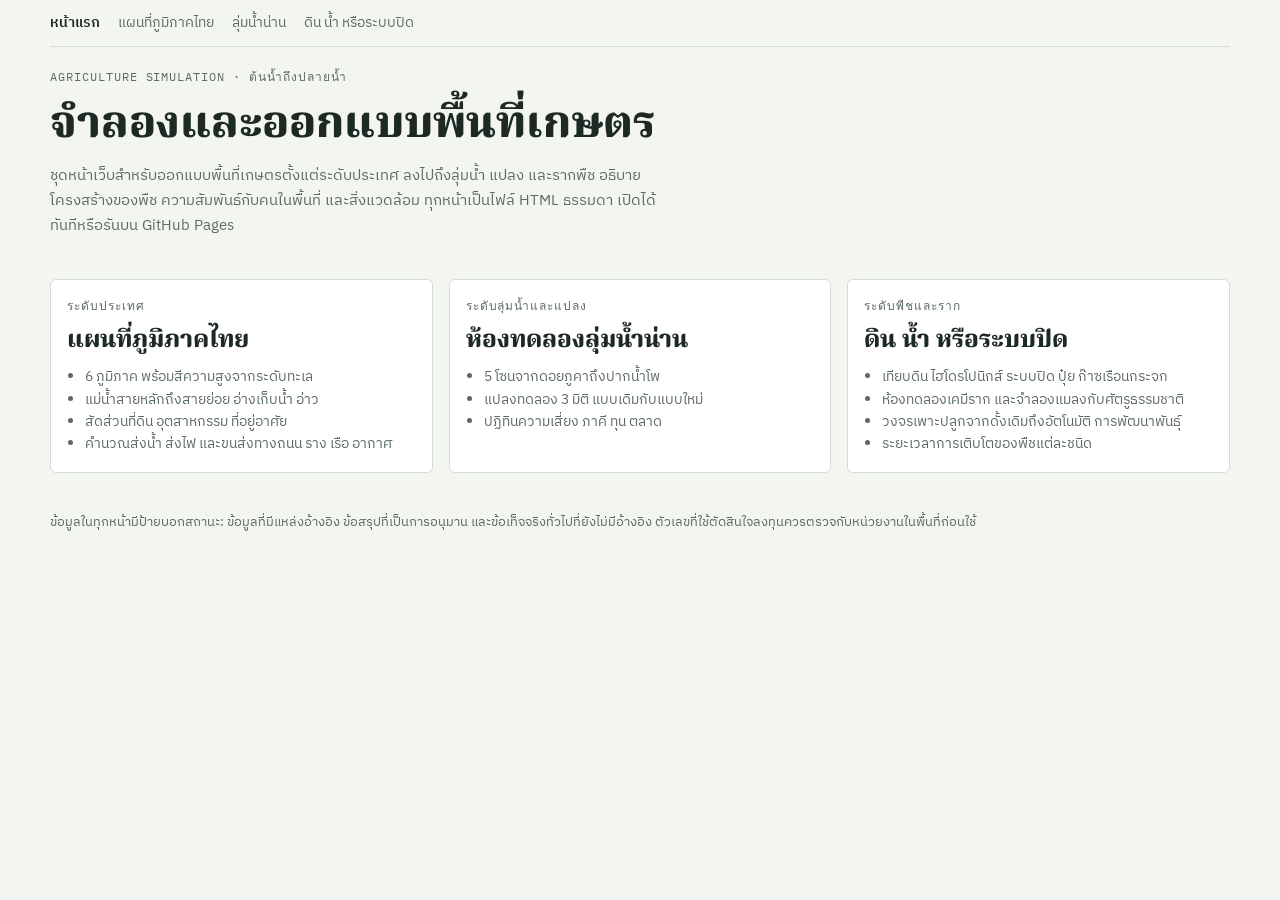
==== index.html @ cfb3fe6e "Add farm simulation site for GitHub Pages Static site built from the two project Artifacts: - thaila" ====
<!doctype html>
<html lang="th">
<head>
<meta charset="utf-8">
<meta name="viewport" content="width=device-width,initial-scale=1">
<title>Agriculture Simulation</title>
<link rel="preconnect" href="https://fonts.googleapis.com">
<link rel="stylesheet" href="https://fonts.googleapis.com/css2?family=IBM+Plex+Sans+Thai:wght@400;500;600&family=Noto+Serif+Thai:wght@600;800&family=IBM+Plex+Mono:wght@400;500&display=swap">
<link rel="stylesheet" href="assets/site.css">
<style>
.cards{display:grid;grid-template-columns:repeat(auto-fit,minmax(260px,1fr));gap:16px}
.cards a{text-decoration:none;color:inherit}
.cards .card{height:100%;transition:border-color .15s}
.cards a:hover .card,.cards a:focus-visible .card{border-color:var(--sel)}
.cards ul{font-size:13.5px;color:var(--muted)}
</style>
</head>
<body>
<nav class="topnav"><a href="index.html" aria-current="page">หน้าแรก</a><a href="thailand.html">แผนที่ภูมิภาคไทย</a><a href="nan-basin.html">ลุ่มน้ำน่าน</a><a href="soil.html">ดิน น้ำ หรือระบบปิด</a></nav>
<div class="wrap">
<header>
  <span class="eyebrow">Agriculture Simulation · ต้นน้ำถึงปลายน้ำ</span>
  <h1>จำลองและออกแบบพื้นที่เกษตร</h1>
  <p class="lede">ชุดหน้าเว็บสำหรับออกแบบพื้นที่เกษตรตั้งแต่ระดับประเทศ ลงไปถึงลุ่มน้ำ แปลง และรากพืช อธิบายโครงสร้างของพืช ความสัมพันธ์กับคนในพื้นที่ และสิ่งแวดล้อม ทุกหน้าเป็นไฟล์ HTML ธรรมดา เปิดได้ทันทีหรือรันบน GitHub Pages</p>
</header>
<div class="cards">
  <a href="thailand.html"><div class="card"><span class="eyebrow">ระดับประเทศ</span><h2>แผนที่ภูมิภาคไทย</h2>
    <ul><li>6 ภูมิภาค พร้อมสีความสูงจากระดับทะเล</li><li>แม่น้ำสายหลักถึงสายย่อย อ่างเก็บน้ำ อ่าว</li><li>สัดส่วนที่ดิน อุตสาหกรรม ที่อยู่อาศัย</li><li>คำนวณส่งน้ำ ส่งไฟ และขนส่งทางถนน ราง เรือ อากาศ</li></ul></div></a>
  <a href="nan-basin.html"><div class="card"><span class="eyebrow">ระดับลุ่มน้ำและแปลง</span><h2>ห้องทดลองลุ่มน้ำน่าน</h2>
    <ul><li>5 โซนจากดอยภูคาถึงปากน้ำโพ</li><li>แปลงทดลอง 3 มิติ แบบเดิมกับแบบใหม่</li><li>ปฏิทินความเสี่ยง ภาคี ทุน ตลาด</li></ul></div></a>
  <a href="soil.html"><div class="card"><span class="eyebrow">ระดับพืชและราก</span><h2>ดิน น้ำ หรือระบบปิด</h2>
    <ul><li>เทียบดิน ไฮโดรโปนิกส์ ระบบปิด ปุ๋ย ก๊าซเรือนกระจก</li><li>ห้องทดลองเคมีราก และจำลองแมลงกับศัตรูธรรมชาติ</li><li>วงจรเพาะปลูกจากดั้งเดิมถึงอัตโนมัติ การพัฒนาพันธุ์</li><li>ระยะเวลาการเติบโตของพืชแต่ละชนิด</li></ul></div></a>
</div>
<p class="note">ข้อมูลในทุกหน้ามีป้ายบอกสถานะ: ข้อมูลที่มีแหล่งอ้างอิง ข้อสรุปที่เป็นการอนุมาน และข้อเท็จจริงทั่วไปที่ยังไม่มีอ้างอิง ตัวเลขที่ใช้ตัดสินใจลงทุนควรตรวจกับหน่วยงานในพื้นที่ก่อนใช้</p>
</div>
</body>
</html>
---- assets/site.css ----
/* Shared tokens and base styles for the new pages (index, thailand). Original pages keep their own styles. */
:root{
  --bg:#f3f5f1; --paper:#ffffff; --ink:#1d2a24; --muted:#5b6b63; --line:#d5ddd6;
  --river:#2b78a8; --forest:#2f6b45; --soil:#a8642f; --crop:#c9a227; --flood:#5aa6d6;
  --sel:#0f4c6e; --sea:#d9e8f0; --r0:#eef2ee; --r3:#d4613a;
  --f-display:"Noto Serif Thai","Noto Serif",Georgia,serif;
  --f-body:"IBM Plex Sans Thai","Noto Sans Thai",system-ui,sans-serif;
  --f-mono:"IBM Plex Mono",ui-monospace,Menlo,monospace;
  color-scheme:light;
}
@media (prefers-color-scheme: dark){:root:not([data-theme="light"]){
  --bg:#111814; --paper:#18221d; --ink:#e3ece6; --muted:#9db0a5; --line:#2c3a33;
  --river:#5fb0e0; --forest:#5fae7a; --soil:#d48b55; --crop:#e0bd4a; --flood:#6fb8e6; --sel:#8fd0f5;
  --sea:#13283a; --r0:#1f2a24; --r3:#e0714a; color-scheme:dark}}
:root[data-theme="dark"]{
  --bg:#111814; --paper:#18221d; --ink:#e3ece6; --muted:#9db0a5; --line:#2c3a33;
  --river:#5fb0e0; --forest:#5fae7a; --soil:#d48b55; --crop:#e0bd4a; --flood:#6fb8e6; --sel:#8fd0f5;
  --sea:#13283a; --r0:#1f2a24; --r3:#e0714a; color-scheme:dark}
*{box-sizing:border-box}
body{margin:0;background:var(--bg);color:var(--ink);font-family:var(--f-body);font-size:15px;line-height:1.65;padding:0 16px 48px}
.wrap{max-width:1180px;margin:0 auto;display:flex;flex-direction:column;gap:40px;padding-top:20px}
h1,h2,h3{font-family:var(--f-display);text-wrap:balance;margin:0;line-height:1.3}
h1{font-size:clamp(28px,4.4vw,44px);font-weight:800}
h2{font-size:24px;font-weight:800}
h3{font-size:17px;font-weight:600}
p{margin:0}
a{color:var(--river)}
.eyebrow{font-family:var(--f-mono);font-size:12px;letter-spacing:.08em;text-transform:uppercase;color:var(--muted)}
.lede{max-width:70ch;color:var(--muted)}
header{display:flex;flex-direction:column;gap:10px}
section{display:flex;flex-direction:column;gap:14px}
.note{font-size:12.5px;color:var(--muted)}
.tag{display:inline-block;font-family:var(--f-mono);font-size:11px;padding:1px 7px;border-radius:999px;border:1px solid var(--line);color:var(--muted);vertical-align:2px;white-space:nowrap}
.inf{border-style:dashed}
.card{background:var(--paper);border:1px solid var(--line);border-radius:6px;padding:16px;display:flex;flex-direction:column;gap:10px;min-width:0}
.card ul{margin:0;padding-left:18px}
.scroll{overflow-x:auto;border:1px solid var(--line);border-radius:6px;background:var(--paper)}
label.ctl{display:flex;flex-direction:column;gap:4px;font-size:13px}
button:focus-visible,input:focus-visible,select:focus-visible,a:focus-visible,[tabindex]:focus-visible{outline:2px solid var(--sel);outline-offset:2px}
.src{font-size:12.5px;color:var(--muted)}
.src ul{margin:6px 0 0;padding-left:18px}
.topnav{max-width:1180px;margin:0 auto;display:flex;flex-wrap:wrap;gap:4px 18px;padding:12px 0;border-bottom:1px solid var(--line);font-size:13.5px}
.topnav a{color:var(--muted);text-decoration:none}
.topnav a:hover{color:var(--ink)}
.topnav a[aria-current="page"]{color:var(--ink);font-weight:600}
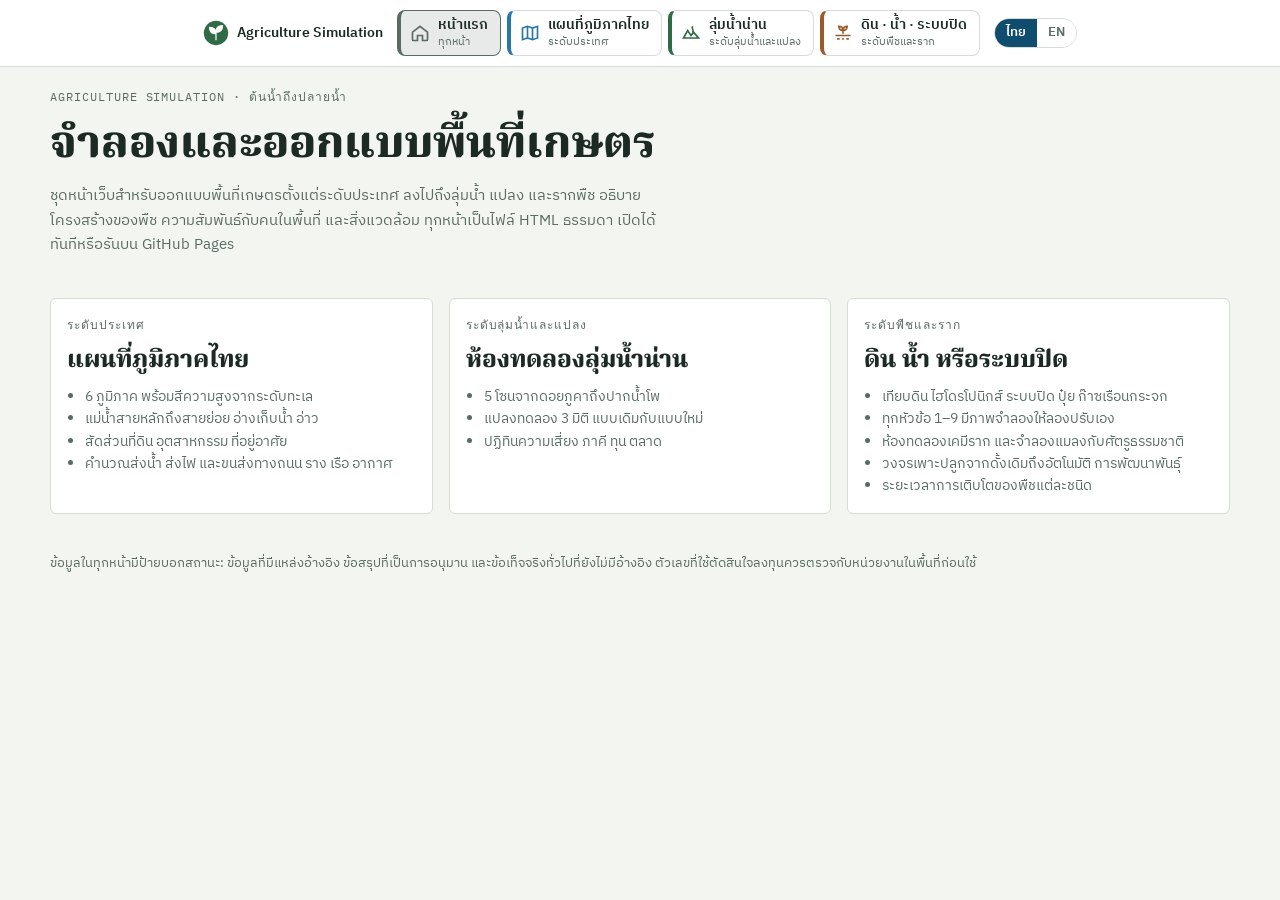
==== commit f09495ae: "Add TH/EN language switch, clearer top menu, and simulations for soil topics 1-9 - Shared site bar o" ====
--- a/index.html
+++ b/index.html
@@ -4,6 +4,7 @@
 <meta charset="utf-8">
 <meta name="viewport" content="width=device-width,initial-scale=1">
 <title>Agriculture Simulation</title>
+<meta name="title-en" content="Agriculture Simulation">
 <link rel="preconnect" href="https://fonts.googleapis.com">
 <link rel="stylesheet" href="https://fonts.googleapis.com/css2?family=IBM+Plex+Sans+Thai:wght@400;500;600&family=Noto+Serif+Thai:wght@600;800&family=IBM+Plex+Mono:wght@400;500&display=swap">
 <link rel="stylesheet" href="assets/site.css">
@@ -14,24 +15,40 @@
 .cards a:hover .card,.cards a:focus-visible .card{border-color:var(--sel)}
 .cards ul{font-size:13.5px;color:var(--muted)}
 </style>
+<link rel="stylesheet" href="assets/nav.css">
+<script src="assets/i18n.js"></script>
 </head>
 <body>
-<nav class="topnav"><a href="index.html" aria-current="page">หน้าแรก</a><a href="thailand.html">แผนที่ภูมิภาคไทย</a><a href="nan-basin.html">ลุ่มน้ำน่าน</a><a href="soil.html">ดิน น้ำ หรือระบบปิด</a></nav>
+<header class="sitebar"><div class="sitebar-in">
+  <a class="brand" href="index.html"><svg viewBox="0 0 32 32" aria-hidden="true"><circle cx="16" cy="16" r="15" fill="#2f6b45"/><path d="M16 25V13M16 17c-5 0-8-3-8-8 5 0 8 3 8 8zm0-2c0-5 3-8 8-8 0 5-3 8-8 8z" fill="#fff" stroke="#fff" stroke-width="1.5" stroke-linejoin="round"/></svg><span>Agriculture Simulation</span></a>
+  <nav class="mainnav" aria-label="เมนูหลัก" data-en-aria-label="Main menu">
+    <a class="nv nv-home" href="index.html" aria-current="page"><svg viewBox="0 0 24 24" fill="none" stroke="currentColor" stroke-width="2" aria-hidden="true"><path d="M3 11l9-7 9 7v9a1 1 0 0 1-1 1h-5v-6H9v6H4a1 1 0 0 1-1-1z"/></svg><span><b><span class="th">หน้าแรก</span><span class="en">Home</span></b><small><span class="th">ทุกหน้า</span><span class="en">All pages</span></small></span></a>
+    <a class="nv nv-map" href="thailand.html"><svg viewBox="0 0 24 24" fill="none" stroke="currentColor" stroke-width="2" aria-hidden="true"><path d="M9 4L3 6v14l6-2 6 2 6-2V4l-6 2-6-2zM9 4v14M15 6v14"/></svg><span><b><span class="th">แผนที่ภูมิภาคไทย</span><span class="en">Thailand regions</span></b><small><span class="th">ระดับประเทศ</span><span class="en">National scale</span></small></span></a>
+    <a class="nv nv-basin" href="nan-basin.html"><svg viewBox="0 0 24 24" fill="none" stroke="currentColor" stroke-width="2" aria-hidden="true"><path d="M3 18l5-9 4 6 3-4 6 7z"/><path d="M14 4c-2 3 2 4 0 7" /></svg><span><b><span class="th">ลุ่มน้ำน่าน</span><span class="en">Nan River basin</span></b><small><span class="th">ระดับลุ่มน้ำและแปลง</span><span class="en">Basin and plot scale</span></small></span></a>
+    <a class="nv nv-soil" href="soil.html"><svg viewBox="0 0 24 24" fill="none" stroke="currentColor" stroke-width="2" aria-hidden="true"><path d="M12 13V5M12 9c-3 0-5-2-5-5 3 0 5 2 5 5zm0 0c0-3 2-5 5-5 0 3-2 5-5 5z"/><path d="M3 15h18M5 19h3M11 19h2M16 19h3"/></svg><span><b><span class="th">ดิน · น้ำ · ระบบปิด</span><span class="en">Soil · Water · Closed</span></b><small><span class="th">ระดับพืชและราก</span><span class="en">Plant and root scale</span></small></span></a>
+  </nav>
+  <div class="langsw" role="group" aria-label="ภาษา" data-en-aria-label="Language"><button type="button" data-lang-btn="th" aria-pressed="true">ไทย</button><button type="button" data-lang-btn="en" aria-pressed="false">EN</button></div>
+</div></header>
 <div class="wrap">
 <header>
-  <span class="eyebrow">Agriculture Simulation · ต้นน้ำถึงปลายน้ำ</span>
-  <h1>จำลองและออกแบบพื้นที่เกษตร</h1>
-  <p class="lede">ชุดหน้าเว็บสำหรับออกแบบพื้นที่เกษตรตั้งแต่ระดับประเทศ ลงไปถึงลุ่มน้ำ แปลง และรากพืช อธิบายโครงสร้างของพืช ความสัมพันธ์กับคนในพื้นที่ และสิ่งแวดล้อม ทุกหน้าเป็นไฟล์ HTML ธรรมดา เปิดได้ทันทีหรือรันบน GitHub Pages</p>
+  <span class="eyebrow">Agriculture Simulation · <span class="th">ต้นน้ำถึงปลายน้ำ</span><span class="en">upstream to downstream</span></span>
+  <h1><span class="th">จำลองและออกแบบพื้นที่เกษตร</span><span class="en">Simulating and designing farmland</span></h1>
+  <p class="lede en">A set of pages for designing farmland from the national scale down to the river basin, the plot and the plant root. They explain plant structure and how farming relates to local people and the environment. Every page is plain HTML: open it directly or run it on GitHub Pages.</p>
+  <p class="lede th">ชุดหน้าเว็บสำหรับออกแบบพื้นที่เกษตรตั้งแต่ระดับประเทศ ลงไปถึงลุ่มน้ำ แปลง และรากพืช อธิบายโครงสร้างของพืช ความสัมพันธ์กับคนในพื้นที่ และสิ่งแวดล้อม ทุกหน้าเป็นไฟล์ HTML ธรรมดา เปิดได้ทันทีหรือรันบน GitHub Pages</p>
 </header>
 <div class="cards">
-  <a href="thailand.html"><div class="card"><span class="eyebrow">ระดับประเทศ</span><h2>แผนที่ภูมิภาคไทย</h2>
-    <ul><li>6 ภูมิภาค พร้อมสีความสูงจากระดับทะเล</li><li>แม่น้ำสายหลักถึงสายย่อย อ่างเก็บน้ำ อ่าว</li><li>สัดส่วนที่ดิน อุตสาหกรรม ที่อยู่อาศัย</li><li>คำนวณส่งน้ำ ส่งไฟ และขนส่งทางถนน ราง เรือ อากาศ</li></ul></div></a>
-  <a href="nan-basin.html"><div class="card"><span class="eyebrow">ระดับลุ่มน้ำและแปลง</span><h2>ห้องทดลองลุ่มน้ำน่าน</h2>
-    <ul><li>5 โซนจากดอยภูคาถึงปากน้ำโพ</li><li>แปลงทดลอง 3 มิติ แบบเดิมกับแบบใหม่</li><li>ปฏิทินความเสี่ยง ภาคี ทุน ตลาด</li></ul></div></a>
-  <a href="soil.html"><div class="card"><span class="eyebrow">ระดับพืชและราก</span><h2>ดิน น้ำ หรือระบบปิด</h2>
-    <ul><li>เทียบดิน ไฮโดรโปนิกส์ ระบบปิด ปุ๋ย ก๊าซเรือนกระจก</li><li>ห้องทดลองเคมีราก และจำลองแมลงกับศัตรูธรรมชาติ</li><li>วงจรเพาะปลูกจากดั้งเดิมถึงอัตโนมัติ การพัฒนาพันธุ์</li><li>ระยะเวลาการเติบโตของพืชแต่ละชนิด</li></ul></div></a>
+  <a href="thailand.html"><div class="card"><span class="eyebrow"><span class="th">ระดับประเทศ</span><span class="en">National scale</span></span><h2><span class="th">แผนที่ภูมิภาคไทย</span><span class="en">Thailand regions map</span></h2>
+    <ul class="th"><li>6 ภูมิภาค พร้อมสีความสูงจากระดับทะเล</li><li>แม่น้ำสายหลักถึงสายย่อย อ่างเก็บน้ำ อ่าว</li><li>สัดส่วนที่ดิน อุตสาหกรรม ที่อยู่อาศัย</li><li>คำนวณส่งน้ำ ส่งไฟ และขนส่งทางถนน ราง เรือ อากาศ</li></ul>
+    <ul class="en"><li>6 regions with elevation colors</li><li>Main rivers to tributaries, reservoirs, the gulf</li><li>Shares of farmland, industry and housing</li><li>Calculators for moving water, power, and freight by road, rail, water and air</li></ul></div></a>
+  <a href="nan-basin.html"><div class="card"><span class="eyebrow"><span class="th">ระดับลุ่มน้ำและแปลง</span><span class="en">Basin and plot scale</span></span><h2><span class="th">ห้องทดลองลุ่มน้ำน่าน</span><span class="en">Nan River basin lab</span></h2>
+    <ul class="th"><li>5 โซนจากดอยภูคาถึงปากน้ำโพ</li><li>แปลงทดลอง 3 มิติ แบบเดิมกับแบบใหม่</li><li>ปฏิทินความเสี่ยง ภาคี ทุน ตลาด</li></ul>
+    <ul class="en"><li>5 zones from Doi Phu Kha to Pak Nam Pho</li><li>3D test plot, old way vs new way</li><li>Risk calendar, partners, funding, markets</li></ul></div></a>
+  <a href="soil.html"><div class="card"><span class="eyebrow"><span class="th">ระดับพืชและราก</span><span class="en">Plant and root scale</span></span><h2><span class="th">ดิน น้ำ หรือระบบปิด</span><span class="en">Soil, water or a closed system</span></h2>
+    <ul class="th"><li>เทียบดิน ไฮโดรโปนิกส์ ระบบปิด ปุ๋ย ก๊าซเรือนกระจก</li><li>ทุกหัวข้อ 1–9 มีภาพจำลองให้ลองปรับเอง</li><li>ห้องทดลองเคมีราก และจำลองแมลงกับศัตรูธรรมชาติ</li><li>วงจรเพาะปลูกจากดั้งเดิมถึงอัตโนมัติ การพัฒนาพันธุ์</li><li>ระยะเวลาการเติบโตของพืชแต่ละชนิด</li></ul>
+    <ul class="en"><li>Soil vs hydroponics vs closed systems, fertilizer, greenhouse gases</li><li>An interactive simulation for every topic 1–9</li><li>Root chemistry lab, pests and natural enemies</li><li>Cultivation cycle from traditional to automated, plant breeding</li><li>Growth time of each crop</li></ul></div></a>
 </div>
-<p class="note">ข้อมูลในทุกหน้ามีป้ายบอกสถานะ: ข้อมูลที่มีแหล่งอ้างอิง ข้อสรุปที่เป็นการอนุมาน และข้อเท็จจริงทั่วไปที่ยังไม่มีอ้างอิง ตัวเลขที่ใช้ตัดสินใจลงทุนควรตรวจกับหน่วยงานในพื้นที่ก่อนใช้</p>
+<p class="note en">Every page labels its information: sourced data, conclusions that are inferences, and general facts without a reference yet. Check any number used for investment decisions with local agencies first.</p>
+<p class="note th">ข้อมูลในทุกหน้ามีป้ายบอกสถานะ: ข้อมูลที่มีแหล่งอ้างอิง ข้อสรุปที่เป็นการอนุมาน และข้อเท็จจริงทั่วไปที่ยังไม่มีอ้างอิง ตัวเลขที่ใช้ตัดสินใจลงทุนควรตรวจกับหน่วยงานในพื้นที่ก่อนใช้</p>
 </div>
 </body>
 </html>
--- a/assets/site.css
+++ b/assets/site.css
@@ -17,7 +17,7 @@
   --river:#5fb0e0; --forest:#5fae7a; --soil:#d48b55; --crop:#e0bd4a; --flood:#6fb8e6; --sel:#8fd0f5;
   --sea:#13283a; --r0:#1f2a24; --r3:#e0714a; color-scheme:dark}
 *{box-sizing:border-box}
-body{margin:0;background:var(--bg);color:var(--ink);font-family:var(--f-body);font-size:15px;line-height:1.65;padding:0 16px 48px}
+body{margin:0;background:var(--bg);color:var(--ink);font-family:var(--f-body);font-size:15px;line-height:1.65;padding:0 16px 48px;--nv-pad:16px}
 .wrap{max-width:1180px;margin:0 auto;display:flex;flex-direction:column;gap:40px;padding-top:20px}
 h1,h2,h3{font-family:var(--f-display);text-wrap:balance;margin:0;line-height:1.3}
 h1{font-size:clamp(28px,4.4vw,44px);font-weight:800}
@@ -39,7 +39,3 @@
 button:focus-visible,input:focus-visible,select:focus-visible,a:focus-visible,[tabindex]:focus-visible{outline:2px solid var(--sel);outline-offset:2px}
 .src{font-size:12.5px;color:var(--muted)}
 .src ul{margin:6px 0 0;padding-left:18px}
-.topnav{max-width:1180px;margin:0 auto;display:flex;flex-wrap:wrap;gap:4px 18px;padding:12px 0;border-bottom:1px solid var(--line);font-size:13.5px}
-.topnav a{color:var(--muted);text-decoration:none}
-.topnav a:hover{color:var(--ink)}
-.topnav a[aria-current="page"]{color:var(--ink);font-weight:600}
--- a/assets/nav.css
+++ b/assets/nav.css
@@ -0,0 +1,41 @@
+/* Shared site bar (all pages): brand, four clearly separated section tabs, TH/EN switch. Own tokens so it looks the same on every page. */
+:root{
+  --nv-bg:#ffffff; --nv-ink:#1d2a24; --nv-muted:#5b6b63; --nv-line:#d5ddd6; --nv-hover:#f1f4ef;
+  --nv-home:#5b6b63; --nv-map:#2b78a8; --nv-basin:#2f6b45; --nv-soil:#9a5b2b; --nv-sel:#0f4c6e;
+}
+@media (prefers-color-scheme: dark){:root:not([data-theme="light"]){
+  --nv-bg:#18221d; --nv-ink:#e3ece6; --nv-muted:#9db0a5; --nv-line:#2c3a33; --nv-hover:#202c26;
+  --nv-home:#9db0a5; --nv-map:#5fb0e0; --nv-basin:#5fae7a; --nv-soil:#d48b55; --nv-sel:#8fd0f5}}
+:root[data-theme="dark"]{
+  --nv-bg:#18221d; --nv-ink:#e3ece6; --nv-muted:#9db0a5; --nv-line:#2c3a33; --nv-hover:#202c26;
+  --nv-home:#9db0a5; --nv-map:#5fb0e0; --nv-basin:#5fae7a; --nv-soil:#d48b55; --nv-sel:#8fd0f5}
+
+html{scroll-padding-top:84px}
+/* language visibility: Thai is the default when JS is off */
+:root[data-lang="en"] .th{display:none!important}
+:root:not([data-lang="en"]) .en{display:none!important}
+
+.sitebar{position:sticky;top:0;z-index:50;background:var(--nv-bg);border-bottom:1px solid var(--nv-line);font-family:"IBM Plex Sans Thai","Noto Sans Thai",system-ui,sans-serif;line-height:1.3;margin:0 calc(-1 * var(--nv-pad,0px))}
+.sitebar-in{max-width:1180px;margin:0 auto;display:flex;align-items:center;gap:12px;padding:8px 16px}
+.brand{display:flex;align-items:center;gap:8px;text-decoration:none;color:var(--nv-ink);font-weight:600;font-size:14px;white-space:nowrap;flex:none}
+.brand svg{width:26px;height:26px;flex:none}
+.mainnav{display:flex;gap:6px;flex:1;min-width:0;overflow-x:auto;scrollbar-width:none;padding:2px}
+.mainnav::-webkit-scrollbar{display:none}
+.nv{--c:var(--nv-home);display:flex;align-items:center;gap:8px;padding:6px 12px 6px 9px;border:1px solid var(--nv-line);border-left:4px solid var(--c);border-radius:8px;text-decoration:none;color:var(--nv-ink);background:var(--nv-bg);white-space:nowrap;flex:none;transition:background .15s,border-color .15s}
+.nv:hover{background:var(--nv-hover)}
+.nv svg{width:20px;height:20px;flex:none;color:var(--c)}
+.nv b{display:block;font-size:13.5px;font-weight:600}
+.nv small{display:block;font-size:11px;color:var(--nv-muted)}
+.nv[aria-current="page"]{background:color-mix(in srgb,var(--c) 14%,var(--nv-bg));border-color:var(--c)}
+.nv-map{--c:var(--nv-map)} .nv-basin{--c:var(--nv-basin)} .nv-soil{--c:var(--nv-soil)}
+.langsw{display:flex;flex:none;border:1px solid var(--nv-line);border-radius:999px;overflow:hidden}
+.langsw button{font:inherit;font-size:12.5px;font-weight:600;padding:6px 11px;border:0;background:var(--nv-bg);color:var(--nv-muted);cursor:pointer}
+.langsw button[aria-pressed="true"]{background:var(--nv-sel);color:var(--nv-bg)}
+.langsw button:focus-visible,.nv:focus-visible,.brand:focus-visible{outline:2px solid var(--nv-sel);outline-offset:2px}
+@media (max-width:760px){
+  .sitebar-in{flex-wrap:wrap;gap:8px}
+  .brand span{display:none}
+  .mainnav{order:3;flex-basis:100%}
+  .nv small{display:none}
+  .langsw{margin-left:auto}
+}
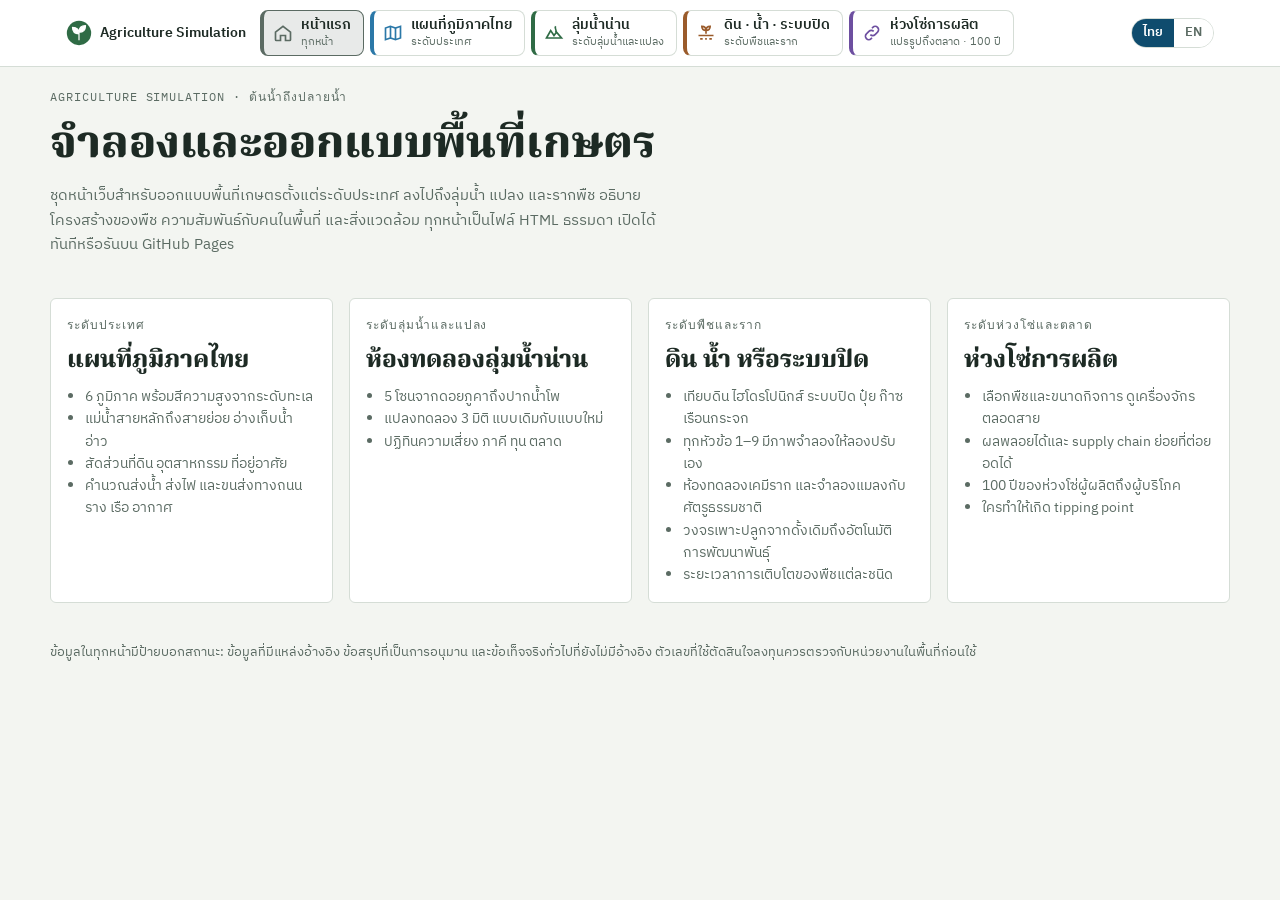
==== commit ffe9a9d1: "WIP: add value-chain page with crop combo simulator and 100-year history Co-Authored-By: Claude Opus" ====
--- a/index.html
+++ b/index.html
@@ -26,6 +26,7 @@
     <a class="nv nv-map" href="thailand.html"><svg viewBox="0 0 24 24" fill="none" stroke="currentColor" stroke-width="2" aria-hidden="true"><path d="M9 4L3 6v14l6-2 6 2 6-2V4l-6 2-6-2zM9 4v14M15 6v14"/></svg><span><b><span class="th">แผนที่ภูมิภาคไทย</span><span class="en">Thailand regions</span></b><small><span class="th">ระดับประเทศ</span><span class="en">National scale</span></small></span></a>
     <a class="nv nv-basin" href="nan-basin.html"><svg viewBox="0 0 24 24" fill="none" stroke="currentColor" stroke-width="2" aria-hidden="true"><path d="M3 18l5-9 4 6 3-4 6 7z"/><path d="M14 4c-2 3 2 4 0 7" /></svg><span><b><span class="th">ลุ่มน้ำน่าน</span><span class="en">Nan River basin</span></b><small><span class="th">ระดับลุ่มน้ำและแปลง</span><span class="en">Basin and plot scale</span></small></span></a>
     <a class="nv nv-soil" href="soil.html"><svg viewBox="0 0 24 24" fill="none" stroke="currentColor" stroke-width="2" aria-hidden="true"><path d="M12 13V5M12 9c-3 0-5-2-5-5 3 0 5 2 5 5zm0 0c0-3 2-5 5-5 0 3-2 5-5 5z"/><path d="M3 15h18M5 19h3M11 19h2M16 19h3"/></svg><span><b><span class="th">ดิน · น้ำ · ระบบปิด</span><span class="en">Soil · Water · Closed</span></b><small><span class="th">ระดับพืชและราก</span><span class="en">Plant and root scale</span></small></span></a>
+    <a class="nv nv-chain" href="value-chain.html"><svg viewBox="0 0 24 24" fill="none" stroke="currentColor" stroke-width="2" aria-hidden="true"><path d="M10 14a4 4 0 0 0 5.7 0l3-3a4 4 0 0 0-5.7-5.7l-1 1"/><path d="M14 10a4 4 0 0 0-5.7 0l-3 3a4 4 0 0 0 5.7 5.7l1-1"/></svg><span><b><span class="th">ห่วงโซ่การผลิต</span><span class="en">Value chain</span></b><small><span class="th">แปรรูปถึงตลาด · 100 ปี</span><span class="en">Processing to market · 100 years</span></small></span></a>
   </nav>
   <div class="langsw" role="group" aria-label="ภาษา" data-en-aria-label="Language"><button type="button" data-lang-btn="th" aria-pressed="true">ไทย</button><button type="button" data-lang-btn="en" aria-pressed="false">EN</button></div>
 </div></header>
@@ -46,6 +47,9 @@
   <a href="soil.html"><div class="card"><span class="eyebrow"><span class="th">ระดับพืชและราก</span><span class="en">Plant and root scale</span></span><h2><span class="th">ดิน น้ำ หรือระบบปิด</span><span class="en">Soil, water or a closed system</span></h2>
     <ul class="th"><li>เทียบดิน ไฮโดรโปนิกส์ ระบบปิด ปุ๋ย ก๊าซเรือนกระจก</li><li>ทุกหัวข้อ 1–9 มีภาพจำลองให้ลองปรับเอง</li><li>ห้องทดลองเคมีราก และจำลองแมลงกับศัตรูธรรมชาติ</li><li>วงจรเพาะปลูกจากดั้งเดิมถึงอัตโนมัติ การพัฒนาพันธุ์</li><li>ระยะเวลาการเติบโตของพืชแต่ละชนิด</li></ul>
     <ul class="en"><li>Soil vs hydroponics vs closed systems, fertilizer, greenhouse gases</li><li>An interactive simulation for every topic 1–9</li><li>Root chemistry lab, pests and natural enemies</li><li>Cultivation cycle from traditional to automated, plant breeding</li><li>Growth time of each crop</li></ul></div></a>
+  <a href="value-chain.html"><div class="card"><span class="eyebrow"><span class="th">ระดับห่วงโซ่และตลาด</span><span class="en">Chain and market scale</span></span><h2><span class="th">ห่วงโซ่การผลิต</span><span class="en">Value chain</span></h2>
+    <ul class="th"><li>เลือกพืชและขนาดกิจการ ดูเครื่องจักรตลอดสาย</li><li>ผลพลอยได้และ supply chain ย่อยที่ต่อยอดได้</li><li>100 ปีของห่วงโซ่ผู้ผลิตถึงผู้บริโภค</li><li>ใครทำให้เกิด tipping point</li></ul>
+    <ul class="en"><li>Pick a crop and a business size, see the machines along the line</li><li>By-products and the sub-supply chains they feed</li><li>100 years of the producer-to-consumer chain</li><li>Who created the tipping points</li></ul></div></a>
 </div>
 <p class="note en">Every page labels its information: sourced data, conclusions that are inferences, and general facts without a reference yet. Check any number used for investment decisions with local agencies first.</p>
 <p class="note th">ข้อมูลในทุกหน้ามีป้ายบอกสถานะ: ข้อมูลที่มีแหล่งอ้างอิง ข้อสรุปที่เป็นการอนุมาน และข้อเท็จจริงทั่วไปที่ยังไม่มีอ้างอิง ตัวเลขที่ใช้ตัดสินใจลงทุนควรตรวจกับหน่วยงานในพื้นที่ก่อนใช้</p>
--- a/assets/nav.css
+++ b/assets/nav.css
@@ -15,8 +15,8 @@
 :root[data-lang="en"] .th{display:none!important}
 :root:not([data-lang="en"]) .en{display:none!important}
 
-.sitebar{position:sticky;top:0;z-index:50;background:var(--nv-bg);border-bottom:1px solid var(--nv-line);font-family:"IBM Plex Sans Thai","Noto Sans Thai",system-ui,sans-serif;line-height:1.3;margin:0 calc(-1 * var(--nv-pad,0px))}
-.sitebar-in{max-width:1180px;margin:0 auto;display:flex;align-items:center;gap:12px;padding:8px 16px}
+.sitebar{display:block;position:sticky;top:0;z-index:50;background:var(--nv-bg);border-bottom:1px solid var(--nv-line);font-family:"IBM Plex Sans Thai","Noto Sans Thai",system-ui,sans-serif;line-height:1.3;margin:0 calc(-1 * var(--nv-pad,0px))}
+.sitebar-in{min-width:0;max-width:1180px;margin:0 auto;display:flex;align-items:center;gap:12px;padding:8px 16px}
 .brand{display:flex;align-items:center;gap:8px;text-decoration:none;color:var(--nv-ink);font-weight:600;font-size:14px;white-space:nowrap;flex:none}
 .brand svg{width:26px;height:26px;flex:none}
 .mainnav{display:flex;gap:6px;flex:1;min-width:0;overflow-x:auto;scrollbar-width:none;padding:2px}
@@ -39,3 +39,6 @@
   .nv small{display:none}
   .langsw{margin-left:auto}
 }
+.nv-chain{--c:var(--nv-chain,#6d4fa0)}
+@media (prefers-color-scheme: dark){:root:not([data-theme="light"]){--nv-chain:#b59ae0}}
+:root[data-theme="dark"]{--nv-chain:#b59ae0}
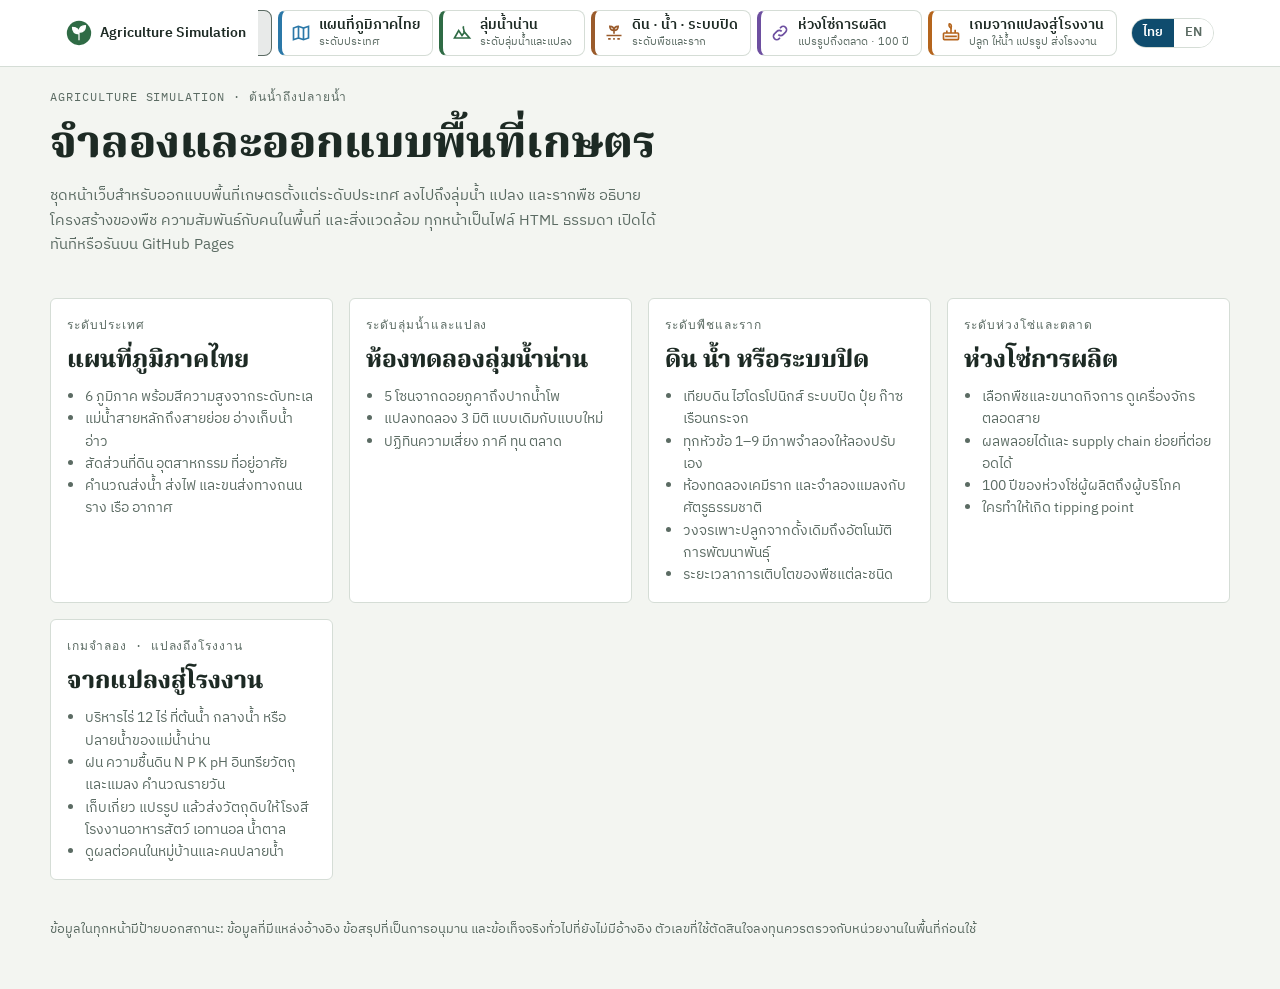
==== commit 4e503d64: "Add Plot to Plant farm game page A farm-management game on the Nan basin: plant, irrigate, fertilize" ====
--- a/index.html
+++ b/index.html
@@ -27,6 +27,7 @@
     <a class="nv nv-basin" href="nan-basin.html"><svg viewBox="0 0 24 24" fill="none" stroke="currentColor" stroke-width="2" aria-hidden="true"><path d="M3 18l5-9 4 6 3-4 6 7z"/><path d="M14 4c-2 3 2 4 0 7" /></svg><span><b><span class="th">ลุ่มน้ำน่าน</span><span class="en">Nan River basin</span></b><small><span class="th">ระดับลุ่มน้ำและแปลง</span><span class="en">Basin and plot scale</span></small></span></a>
     <a class="nv nv-soil" href="soil.html"><svg viewBox="0 0 24 24" fill="none" stroke="currentColor" stroke-width="2" aria-hidden="true"><path d="M12 13V5M12 9c-3 0-5-2-5-5 3 0 5 2 5 5zm0 0c0-3 2-5 5-5 0 3-2 5-5 5z"/><path d="M3 15h18M5 19h3M11 19h2M16 19h3"/></svg><span><b><span class="th">ดิน · น้ำ · ระบบปิด</span><span class="en">Soil · Water · Closed</span></b><small><span class="th">ระดับพืชและราก</span><span class="en">Plant and root scale</span></small></span></a>
     <a class="nv nv-chain" href="value-chain.html"><svg viewBox="0 0 24 24" fill="none" stroke="currentColor" stroke-width="2" aria-hidden="true"><path d="M10 14a4 4 0 0 0 5.7 0l3-3a4 4 0 0 0-5.7-5.7l-1 1"/><path d="M14 10a4 4 0 0 0-5.7 0l-3 3a4 4 0 0 0 5.7 5.7l1-1"/></svg><span><b><span class="th">ห่วงโซ่การผลิต</span><span class="en">Value chain</span></b><small><span class="th">แปรรูปถึงตลาด · 100 ปี</span><span class="en">Processing to market · 100 years</span></small></span></a>
+    <a class="nv nv-game" href="game.html"><svg viewBox="0 0 24 24" fill="none" stroke="currentColor" stroke-width="2" aria-hidden="true"><rect x="3" y="12" width="18" height="8" rx="1"/><path d="M7 12V9M12 12V6M17 12V8M5 16h14"/><path d="M12 6c-2-1-3-3-2-5 2 0 3 2 2 5z"/></svg><span><b><span class="th">เกมจากแปลงสู่โรงงาน</span><span class="en">Plot to Plant game</span></b><small><span class="th">ปลูก ให้น้ำ แปรรูป ส่งโรงงาน</span><span class="en">Grow, water, process, supply</span></small></span></a>
   </nav>
   <div class="langsw" role="group" aria-label="ภาษา" data-en-aria-label="Language"><button type="button" data-lang-btn="th" aria-pressed="true">ไทย</button><button type="button" data-lang-btn="en" aria-pressed="false">EN</button></div>
 </div></header>
@@ -50,6 +51,9 @@
   <a href="value-chain.html"><div class="card"><span class="eyebrow"><span class="th">ระดับห่วงโซ่และตลาด</span><span class="en">Chain and market scale</span></span><h2><span class="th">ห่วงโซ่การผลิต</span><span class="en">Value chain</span></h2>
     <ul class="th"><li>เลือกพืชและขนาดกิจการ ดูเครื่องจักรตลอดสาย</li><li>ผลพลอยได้และ supply chain ย่อยที่ต่อยอดได้</li><li>100 ปีของห่วงโซ่ผู้ผลิตถึงผู้บริโภค</li><li>ใครทำให้เกิด tipping point</li></ul>
     <ul class="en"><li>Pick a crop and a business size, see the machines along the line</li><li>By-products and the sub-supply chains they feed</li><li>100 years of the producer-to-consumer chain</li><li>Who created the tipping points</li></ul></div></a>
+  <a href="game.html"><div class="card"><span class="eyebrow"><span class="th">เกมจำลอง · แปลงถึงโรงงาน</span><span class="en">Simulation game · plot to factory</span></span><h2><span class="th">จากแปลงสู่โรงงาน</span><span class="en">Plot to Plant</span></h2>
+    <ul class="th"><li>บริหารไร่ 12 ไร่ ที่ต้นน้ำ กลางน้ำ หรือปลายน้ำของแม่น้ำน่าน</li><li>ฝน ความชื้นดิน N P K pH อินทรียวัตถุ และแมลง คำนวณรายวัน</li><li>เก็บเกี่ยว แปรรูป แล้วส่งวัตถุดิบให้โรงสี โรงงานอาหารสัตว์ เอทานอล น้ำตาล</li><li>ดูผลต่อคนในหมู่บ้านและคนปลายน้ำ</li></ul>
+    <ul class="en"><li>Run a 12-rai farm upstream, midstream or downstream on the Nan</li><li>Daily rain, soil moisture, N P K, pH, organic matter and pests</li><li>Harvest, process, and supply rice, feed, ethanol and sugar mills</li><li>See the effect on villagers and people downstream</li></ul></div></a>
 </div>
 <p class="note en">Every page labels its information: sourced data, conclusions that are inferences, and general facts without a reference yet. Check any number used for investment decisions with local agencies first.</p>
 <p class="note th">ข้อมูลในทุกหน้ามีป้ายบอกสถานะ: ข้อมูลที่มีแหล่งอ้างอิง ข้อสรุปที่เป็นการอนุมาน และข้อเท็จจริงทั่วไปที่ยังไม่มีอ้างอิง ตัวเลขที่ใช้ตัดสินใจลงทุนควรตรวจกับหน่วยงานในพื้นที่ก่อนใช้</p>
--- a/assets/nav.css
+++ b/assets/nav.css
@@ -42,3 +42,6 @@
 .nv-chain{--c:var(--nv-chain,#6d4fa0)}
 @media (prefers-color-scheme: dark){:root:not([data-theme="light"]){--nv-chain:#b59ae0}}
 :root[data-theme="dark"]{--nv-chain:#b59ae0}
+.nv-game{--c:var(--nv-game,#b5651d)}
+@media (prefers-color-scheme: dark){:root:not([data-theme="light"]){--nv-game:#e3a066}}
+:root[data-theme="dark"]{--nv-game:#e3a066}
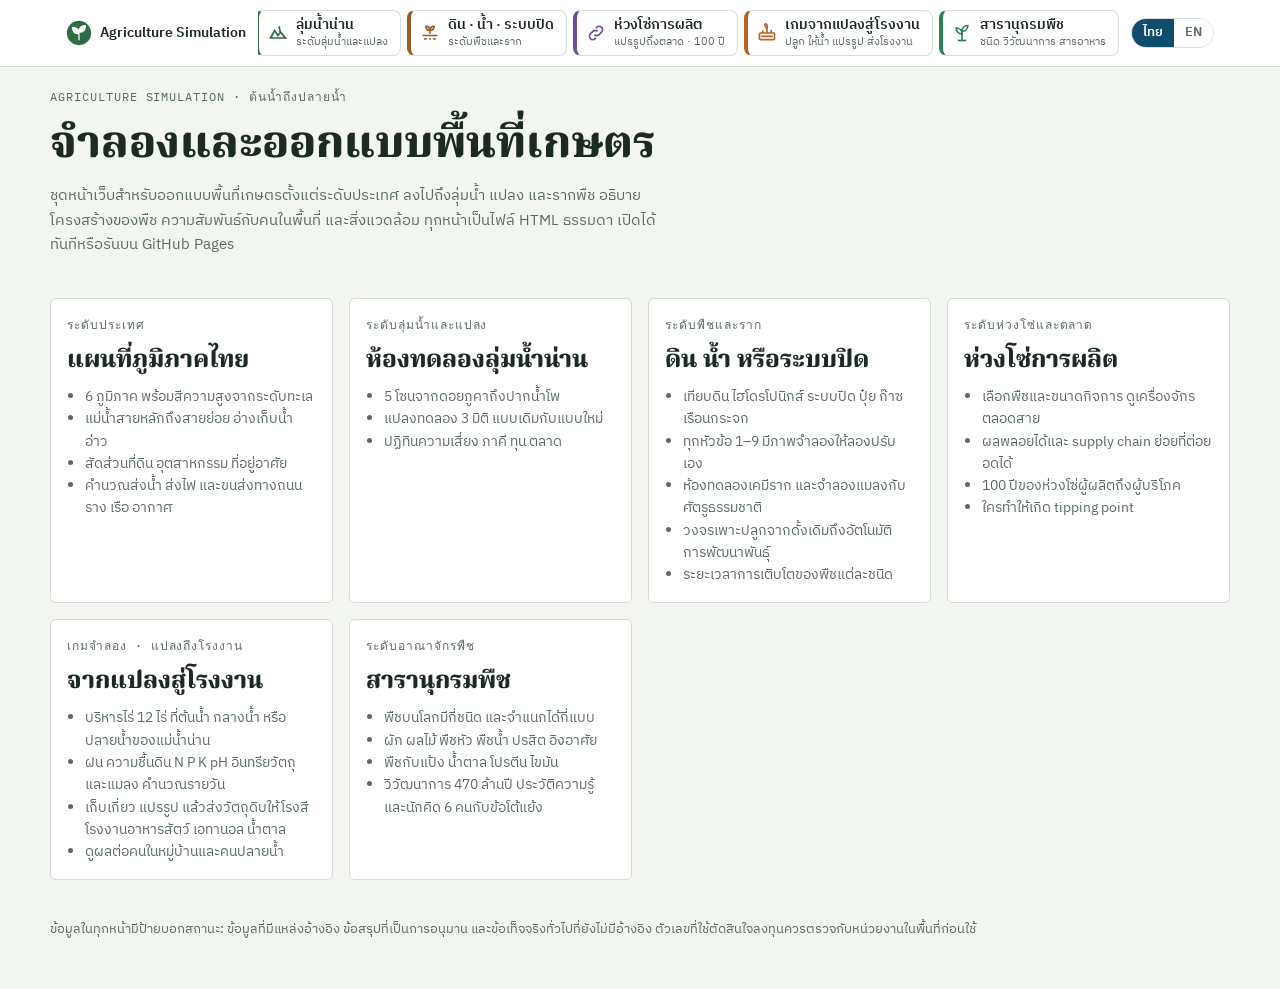
==== commit 2671e740: "Add a plant atlas page New plants.html covers plant species counts, classification systems, culinary" ====
--- a/index.html
+++ b/index.html
@@ -28,6 +28,7 @@
     <a class="nv nv-soil" href="soil.html"><svg viewBox="0 0 24 24" fill="none" stroke="currentColor" stroke-width="2" aria-hidden="true"><path d="M12 13V5M12 9c-3 0-5-2-5-5 3 0 5 2 5 5zm0 0c0-3 2-5 5-5 0 3-2 5-5 5z"/><path d="M3 15h18M5 19h3M11 19h2M16 19h3"/></svg><span><b><span class="th">ดิน · น้ำ · ระบบปิด</span><span class="en">Soil · Water · Closed</span></b><small><span class="th">ระดับพืชและราก</span><span class="en">Plant and root scale</span></small></span></a>
     <a class="nv nv-chain" href="value-chain.html"><svg viewBox="0 0 24 24" fill="none" stroke="currentColor" stroke-width="2" aria-hidden="true"><path d="M10 14a4 4 0 0 0 5.7 0l3-3a4 4 0 0 0-5.7-5.7l-1 1"/><path d="M14 10a4 4 0 0 0-5.7 0l-3 3a4 4 0 0 0 5.7 5.7l1-1"/></svg><span><b><span class="th">ห่วงโซ่การผลิต</span><span class="en">Value chain</span></b><small><span class="th">แปรรูปถึงตลาด · 100 ปี</span><span class="en">Processing to market · 100 years</span></small></span></a>
     <a class="nv nv-game" href="game.html"><svg viewBox="0 0 24 24" fill="none" stroke="currentColor" stroke-width="2" aria-hidden="true"><rect x="3" y="12" width="18" height="8" rx="1"/><path d="M7 12V9M12 12V6M17 12V8M5 16h14"/><path d="M12 6c-2-1-3-3-2-5 2 0 3 2 2 5z"/></svg><span><b><span class="th">เกมจากแปลงสู่โรงงาน</span><span class="en">Plot to Plant game</span></b><small><span class="th">ปลูก ให้น้ำ แปรรูป ส่งโรงงาน</span><span class="en">Grow, water, process, supply</span></small></span></a>
+    <a class="nv nv-plants" href="plants.html"><svg viewBox="0 0 24 24" fill="none" stroke="currentColor" stroke-width="2" aria-hidden="true"><path d="M12 21V9"/><path d="M12 13c-4 0-7-3-7-7 4 0 7 3 7 7zM12 10c0-4 3-7 7-7 0 4-3 7-7 7z"/><path d="M7 21h10"/></svg><span><b><span class="th">สารานุกรมพืช</span><span class="en">Plant atlas</span></b><small><span class="th">ชนิด วิวัฒนาการ สารอาหาร</span><span class="en">Species, evolution, nutrition</span></small></span></a>
   </nav>
   <div class="langsw" role="group" aria-label="ภาษา" data-en-aria-label="Language"><button type="button" data-lang-btn="th" aria-pressed="true">ไทย</button><button type="button" data-lang-btn="en" aria-pressed="false">EN</button></div>
 </div></header>
@@ -54,6 +55,9 @@
   <a href="game.html"><div class="card"><span class="eyebrow"><span class="th">เกมจำลอง · แปลงถึงโรงงาน</span><span class="en">Simulation game · plot to factory</span></span><h2><span class="th">จากแปลงสู่โรงงาน</span><span class="en">Plot to Plant</span></h2>
     <ul class="th"><li>บริหารไร่ 12 ไร่ ที่ต้นน้ำ กลางน้ำ หรือปลายน้ำของแม่น้ำน่าน</li><li>ฝน ความชื้นดิน N P K pH อินทรียวัตถุ และแมลง คำนวณรายวัน</li><li>เก็บเกี่ยว แปรรูป แล้วส่งวัตถุดิบให้โรงสี โรงงานอาหารสัตว์ เอทานอล น้ำตาล</li><li>ดูผลต่อคนในหมู่บ้านและคนปลายน้ำ</li></ul>
     <ul class="en"><li>Run a 12-rai farm upstream, midstream or downstream on the Nan</li><li>Daily rain, soil moisture, N P K, pH, organic matter and pests</li><li>Harvest, process, and supply rice, feed, ethanol and sugar mills</li><li>See the effect on villagers and people downstream</li></ul></div></a>
+  <a href="plants.html"><div class="card"><span class="eyebrow"><span class="th">ระดับอาณาจักรพืช</span><span class="en">Plant kingdom scale</span></span><h2><span class="th">สารานุกรมพืช</span><span class="en">Plant atlas</span></h2>
+    <ul class="th"><li>พืชบนโลกมีกี่ชนิด และจำแนกได้กี่แบบ</li><li>ผัก ผลไม้ พืชหัว พืชน้ำ ปรสิต อิงอาศัย</li><li>พืชกับแป้ง น้ำตาล โปรตีน ไขมัน</li><li>วิวัฒนาการ 470 ล้านปี ประวัติความรู้ และนักคิด 6 คนกับข้อโต้แย้ง</li></ul>
+    <ul class="en"><li>How many plant species there are and how they are classified</li><li>Vegetables, fruit, roots, aquatics, parasites, epiphytes</li><li>Plants for starch, sugar, protein and fat</li><li>470 million years of evolution, the history of the science, and six thinkers with their critics</li></ul></div></a>
 </div>
 <p class="note en">Every page labels its information: sourced data, conclusions that are inferences, and general facts without a reference yet. Check any number used for investment decisions with local agencies first.</p>
 <p class="note th">ข้อมูลในทุกหน้ามีป้ายบอกสถานะ: ข้อมูลที่มีแหล่งอ้างอิง ข้อสรุปที่เป็นการอนุมาน และข้อเท็จจริงทั่วไปที่ยังไม่มีอ้างอิง ตัวเลขที่ใช้ตัดสินใจลงทุนควรตรวจกับหน่วยงานในพื้นที่ก่อนใช้</p>
--- a/assets/nav.css
+++ b/assets/nav.css
@@ -45,3 +45,6 @@
 .nv-game{--c:var(--nv-game,#b5651d)}
 @media (prefers-color-scheme: dark){:root:not([data-theme="light"]){--nv-game:#e3a066}}
 :root[data-theme="dark"]{--nv-game:#e3a066}
+.nv-plants{--c:var(--nv-plants,#2f7d5b)}
+@media (prefers-color-scheme: dark){:root:not([data-theme="light"]){--nv-plants:#6fcf9f}}
+:root[data-theme="dark"]{--nv-plants:#6fcf9f}
